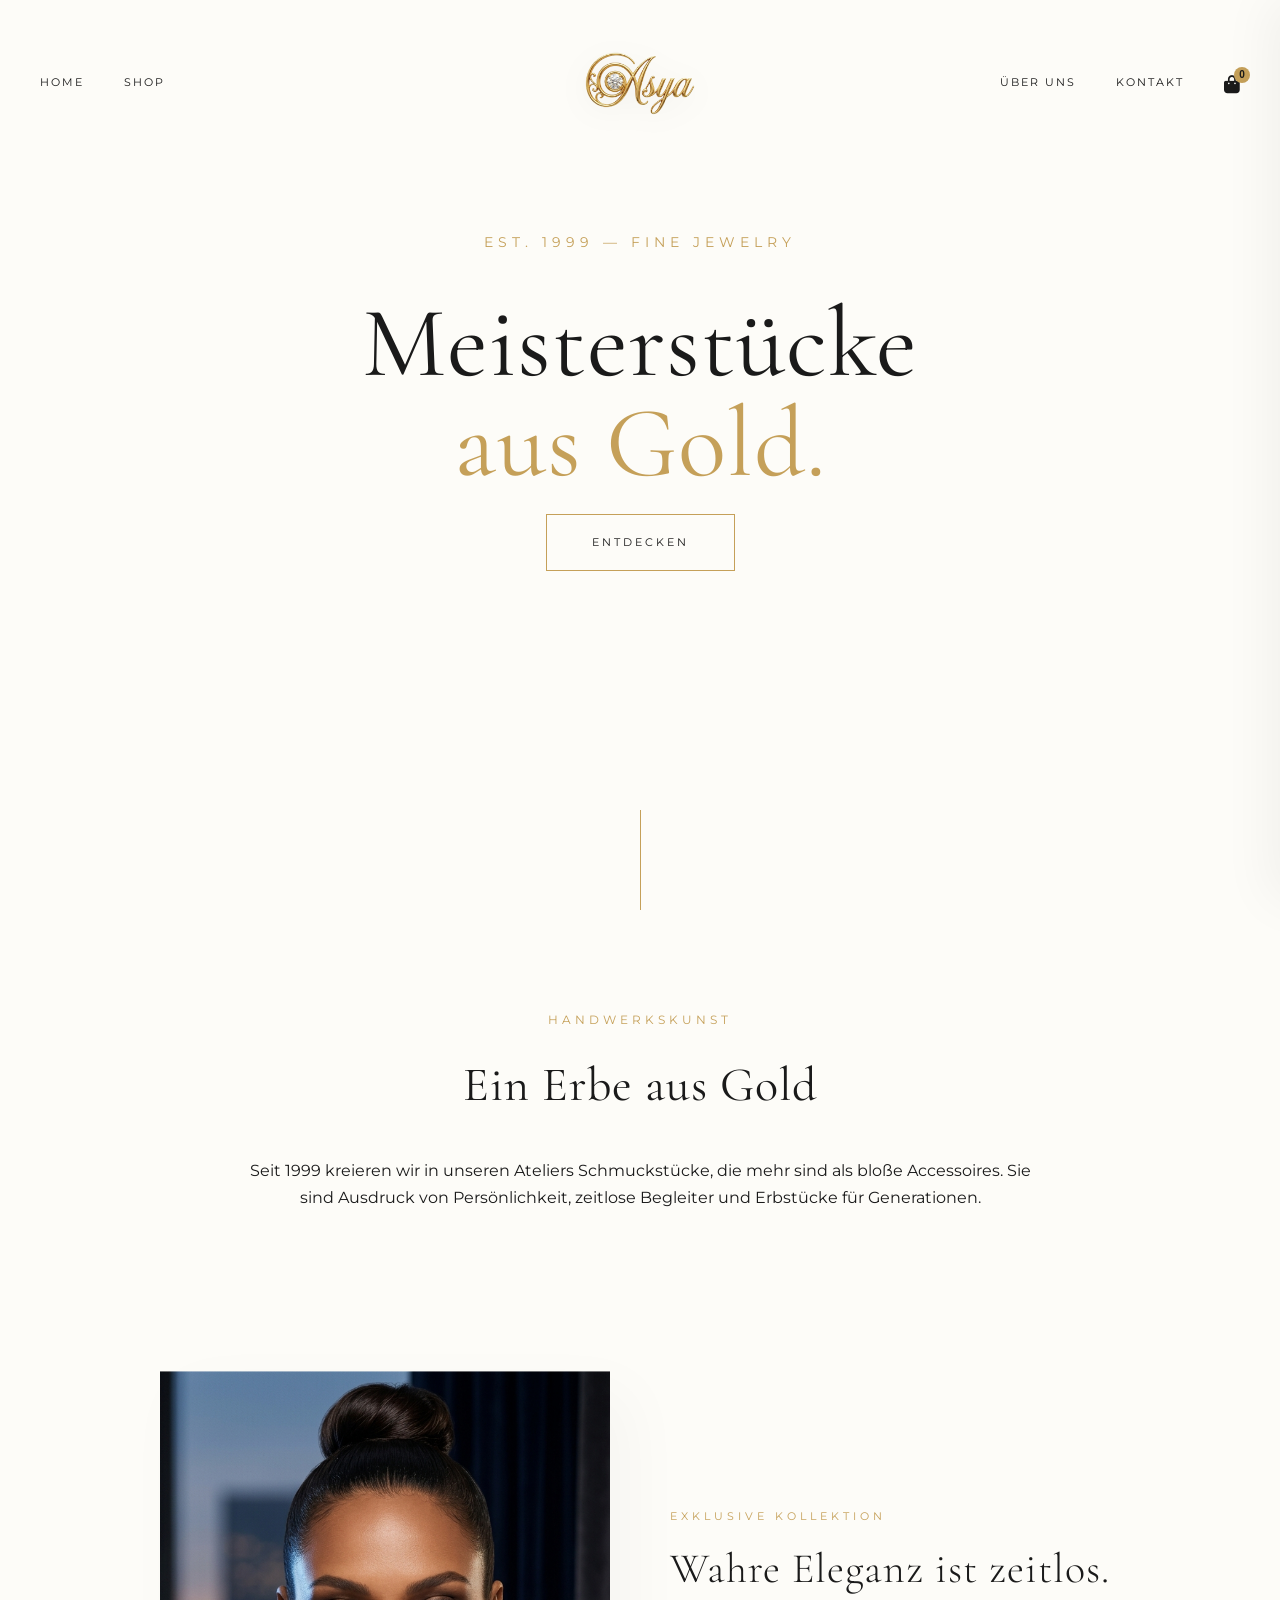
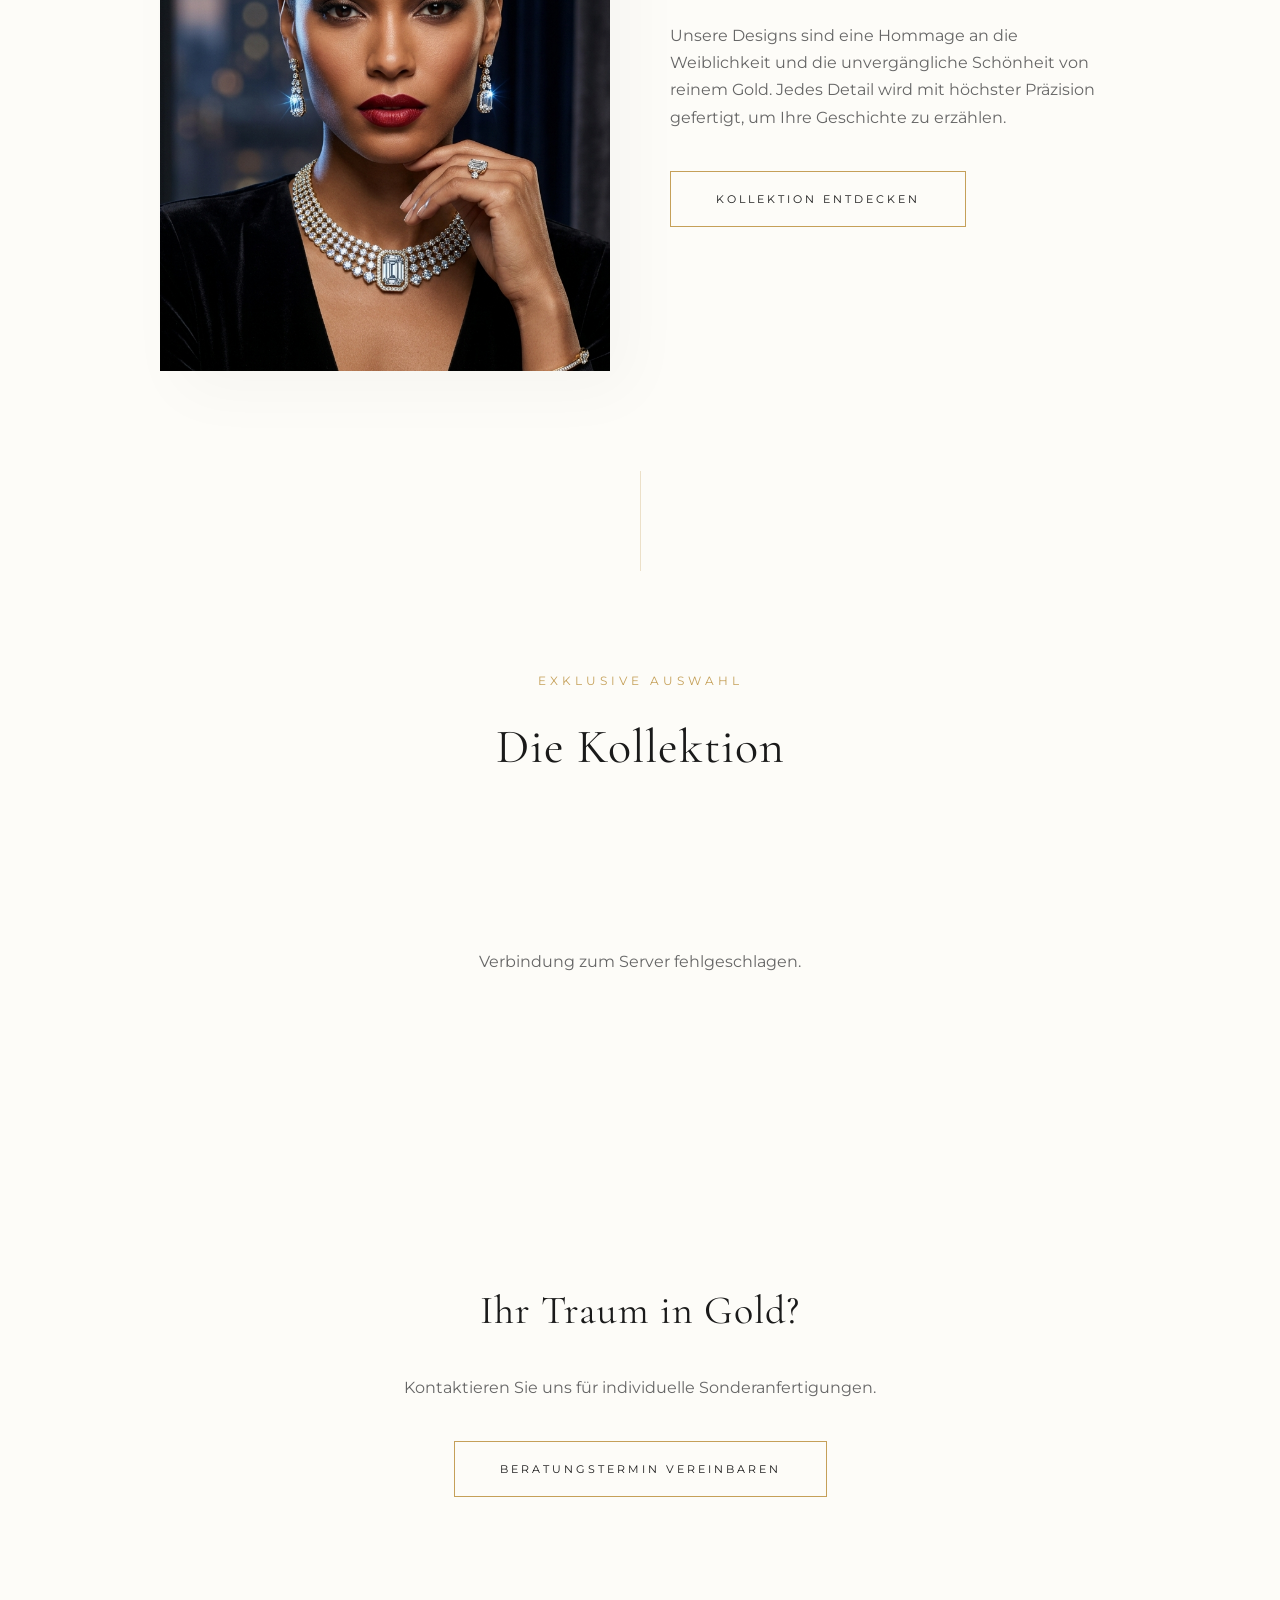
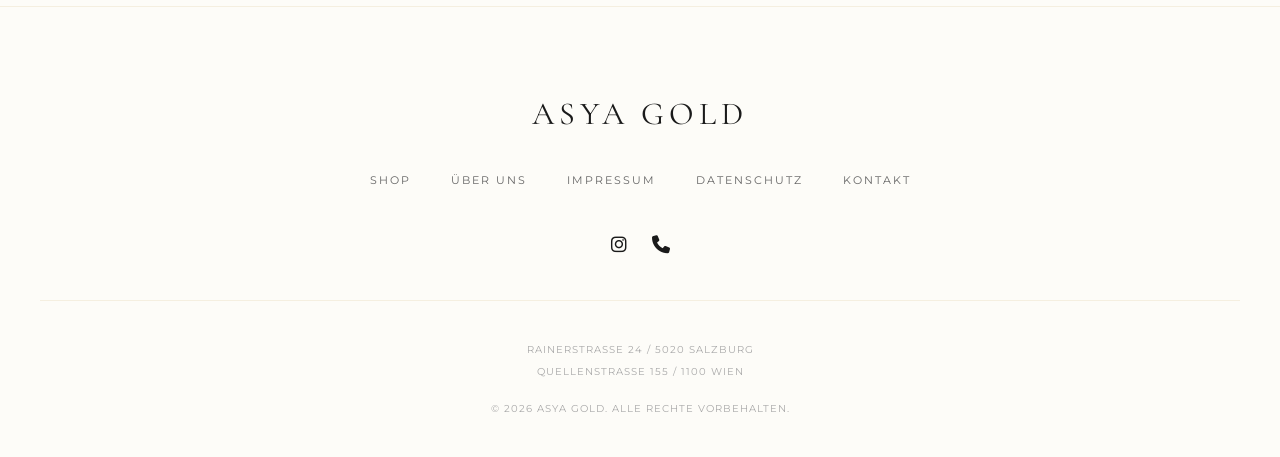
==== index.html @ d46846f8 "2026 Date Footer" ====
<!DOCTYPE html>
<html lang="de">

<head>
    <meta charset="UTF-8">
    <meta name="viewport" content="width=device-width, initial-scale=1.0">
    <title>ASYA GOLD | Feiner Goldschmuck & Zeitlose Eleganz</title>
    <meta name="description"
        content="Erleben Sie die Symbiose aus traditioneller Handwerkskunst und modernem Luxus. Exklusiver Goldschmuck für höchste Ansprüche.">

    <!-- Styles -->
    <link rel="icon" type="image/png" href="images/logo/logo.png">
    <link rel="stylesheet" href="style.css">

    <!-- Icons -->
    <link rel="stylesheet" href="https://cdnjs.cloudflare.com/ajax/libs/font-awesome/6.4.0/css/all.min.css">
</head>

<body>
    <!-- Top Marquee Bar -->
    <div class="marquee-bar">
        <div class="marquee-content" id="marquee-text">
            <span class="marquee-item">ASYA GOLD — FINE JEWELRY & ART</span>
            <span class="marquee-item">ASYA GOLD — FINE JEWELRY & ART</span>
            <span class="marquee-item">ASYA GOLD — FINE JEWELRY & ART</span>
            <span class="marquee-item">ASYA GOLD — FINE JEWELRY & ART</span>
        </div>
    </div>

    <!-- Cart Drawer -->
    <div class="cart-overlay" id="cart-overlay"></div>
    <div class="cart-drawer" id="cart-drawer">
        <div class="cart-header">
            <h3>Warenkorb</h3>
            <button class="close-btn" id="close-cart"><span class="close-icon"></span></button>
        </div>
        <div class="cart-items" id="cart-items-container">
            <!-- Items via JS -->
        </div>
        <div class="cart-footer">
            <div class="cart-total">
                <span>Gesamtsumme</span>
                <span id="cart-total-price">0,00 €</span>
            </div>
            <button class="cta-luxury" style="width: 100%; margin-top: 20px;" onclick="startCheckout()">Zur
                Kasse</button>
        </div>
    </div>

    <!-- Mobile Menu Overlay -->
    <div class="mobile-menu-overlay" id="mobile-menu">
        <button class="close-btn" id="close-mobile-menu"><span class="close-icon"></span></button>
        <nav class="mobile-nav-links">
            <a href="index.html" class="active">Home</a>
            <a href="shop.html">Shop</a>
            <a href="#atelier">Über uns</a>
            <a href="#">Kontakt</a>
        </nav>
    </div>

    <!-- Navigation -->
    <header id="header">
        <div class="nav-wrapper">
            <!-- Left Links -->
            <nav class="nav-links nav-group-left">
                <a href="index.html" class="active">Home</a>
                <a href="shop.html">Shop</a>
            </nav>

            <!-- Center Logo -->
            <a href="index.html" class="logo">
                <img src="images/logo/logo.png" alt="Asya Gold Logo">
            </a>

            <!-- Right Zone -->
            <div class="nav-group-right-wrapper">
                <nav class="nav-links nav-group-right">
                    <a href="#atelier">Über uns</a>
                    <a href="#">Kontakt</a>
                </nav>
                <div class="nav-actions">
                    <button class="cart-btn">
                        <i class="fa-solid fa-bag-shopping"></i>
                        <span class="cart-count" id="cart-count">0</span>
                    </button>
                    <button class="menu-toggle" id="menu-toggle"><i class="fa-solid fa-bars"></i></button>
                </div>
            </div>
        </div>
    </header>

    <main>
        <!-- Hero Section -->
        <section class="hero">
            <div class="hero-content">
                <p>Est. 1999 — Fine Jewelry</p>
                <h1>Meisterstücke <br> <span class="gold-text">aus Gold.</span></h1>
                <a href="shop.html" class="cta-luxury">Entdecken</a>
            </div>
        </section>

        <div class="noble-divider reveal"></div>

        <!-- Intro Section -->
        <section id="atelier">
            <div class="container">
                <div class="section-intro reveal">
                    <span>Handwerkskunst</span>
                    <h2>Ein Erbe aus Gold</h2>
                    <p>Seit 1999 kreieren wir in unseren Ateliers Schmuckstücke, die mehr sind als bloße Accessoires.
                        Sie
                        sind Ausdruck von Persönlichkeit, zeitlose Begleiter und Erbstücke für Generationen.</p>
                </div>
            </div>
        </section>

        <!-- Lifestyle Split Section -->
        <section class="lifestyle-split container">
            <div class="lifestyle-split-image reveal-left">
                <img src="images/asya_lifestyle_eyecatcher.png" alt="Asya Gold Lifestyle">
            </div>
            <div class="lifestyle-split-content reveal-right reveal-delay-2">
                <span>Exklusive Kollektion</span>
                <h2>Wahre Eleganz ist zeitlos.</h2>
                <p>Unsere Designs sind eine Hommage an die Weiblichkeit und die unvergängliche Schönheit von reinem
                    Gold. Jedes Detail wird mit höchster Präzision gefertigt, um Ihre Geschichte zu erzählen.</p>
                <a href="shop.html" class="cta-luxury">Kollektion entdecken</a>
            </div>
        </section>

        <div class="noble-divider"></div>

        <!-- Collection Section -->
        <section id="kollektion">
            <div class="container">
                <div class="section-intro reveal">
                    <span>Exklusive Auswahl</span>
                    <h2>Die Kollektion</h2>
                </div>

                <div class="product-grid" id="product-container">
                    <!-- Produkte werden dynamisch geladen -->
                </div>
            </div>
        </section>

        <!-- Call to Action Section -->
        <section style="background: var(--near-black); padding: 100px 0;">
            <div class="container" style="text-align: center;">
                <h2 class="luxury-text" style="font-size: 40px; margin-bottom: 30px;">Ihr Traum in Gold?</h2>
                <p style="margin-bottom: 40px; color: var(--gray);">Kontaktieren Sie uns für individuelle
                    Sonderanfertigungen.</p>
                <a href="#" class="cta-luxury">Beratungstermin vereinbaren</a>
            </div>
        </section>
    </main>

    <!-- Footer -->
    <footer>
        <div class="container">
            <a href="#" class="footer-logo">ASYA GOLD</a>

            <div class="footer-nav">
                <a href="shop.html">Shop</a>
                <a href="#atelier">Über uns</a>
                <a href="#">Impressum</a>
                <a href="#">Datenschutz</a>
                <a href="#">Kontakt</a>
            </div>

            <div class="footer-social">
                <a href="https://www.instagram.com/asyamodeasyagold/" target="_blank"><i
                        class="fa-brands fa-instagram"></i></a>
                <a href="tel:+43662874320"><i class="fa-solid fa-phone"></i></a>
            </div>
            <div class="footer-bottom">
                <p>Rainerstraße 24 / 5020 Salzburg</p>
                <p style="margin-top: 5px;">Quellenstraße 155 / 1100 Wien</p>
                <p style="margin-top: 20px;">&copy; 2026 ASYA GOLD. Alle Rechte vorbehalten.</p>
            </div>
        </div>
    </footer>

    <!-- Scripts -->
    <script src="script.js"></script>
</body>

</html>
---- style.css ----
/* 
   ASYA GOLD - Premium Luxury Design System
   Designed by Antigravity Pro
*/

@import url('https://fonts.googleapis.com/css2?family=Cormorant+Garamond:wght@300;400;500;600&family=Montserrat:wght@200;300;400;500&display=swap');

:root {
    --gold: #C5A059;
    --gold-light: #D4B67C;
    --black: #1A1A1A;
    --white: #FFFFFF;
    --cream: #FDFCF8;
    --light-gray: #F5F5F5;
    --gray: #666666;
    --border: rgba(197, 160, 89, 0.15);
    
    --font-serif: 'Cormorant Garamond', serif;
    --font-sans: 'Montserrat', sans-serif;
    
    --transition: all 0.6s cubic-bezier(0.23, 1, 0.32, 1);
}

/* Base */
* {
    margin: 0;
    padding: 0;
    box-sizing: border-box;
}

html {
    scroll-behavior: smooth;
}

/* ===== LUXURY CUSTOM SCROLLBAR ===== */

/* Firefox */
* {
    scrollbar-width: thin;
    scrollbar-color: var(--gold) var(--cream);
}

/* Chrome, Edge, Safari */
::-webkit-scrollbar {
    width: 6px;
}

::-webkit-scrollbar-track {
    background: var(--cream);
    border-left: 1px solid var(--border);
}

::-webkit-scrollbar-thumb {
    background: linear-gradient(
        to bottom,
        var(--gold-light),
        var(--gold)
    );
    border-radius: 0; /* Kein Radius – passt zum klaren Luxus-Stil */
}

::-webkit-scrollbar-thumb:hover {
    background: var(--gold);
}

/* ====================================== */

body {
    background-color: var(--cream);
    /* Subtile Marmor-Textur */
    background-image: 
        linear-gradient(rgba(253, 252, 248, 0.95), rgba(253, 252, 248, 0.95)),
        url('https://www.transparenttextures.com/patterns/marble-similar.png');
    color: var(--black);
    font-family: var(--font-sans);
    line-height: 1.7;
    overflow-x: hidden;
    -webkit-font-smoothing: antialiased;
}

/* Typography */
h1, h2, h3, .luxury-text {
    font-family: var(--font-serif);
    font-weight: 400;
    letter-spacing: 1px;
}

.gold-text {
    color: var(--gold);
}

/* Marquee Bar */
.marquee-bar {
    background: var(--gold);
    color: var(--black);
    height: 35px;
    display: none; /* Standardmäßig versteckt gegen Flashing */
    align-items: center;
    overflow: hidden;
    position: fixed;
    top: 0;
    left: 0;
    width: 100%;
    z-index: 1100;
    font-size: 10px;
    text-transform: uppercase;
    letter-spacing: 2px;
    font-weight: 600;
    border-bottom: 1px solid rgba(0,0,0,0.1);
}

.marquee-content {
    display: flex;
    white-space: nowrap;
    animation: marquee 40s linear infinite;
}

.marquee-item {
    padding: 0 60px;
}

@keyframes marquee {
    0% { transform: translateX(0); }
    100% { transform: translateX(-50%); }
}

/* Layout */
.container {
    max-width: 1400px;
    margin: 0 auto;
    padding: 0 40px;
}

/* Header — High-End Split Navigation */
header {
    position: fixed;
    top: 35px; /* Platz für Marquee */
    left: 0;
    width: 100%;
    height: 100px;
    z-index: 1000;
    display: flex;
    align-items: center;
    transition: all 0.5s cubic-bezier(0.4, 0, 0.2, 1);
    background: transparent;
}

header.scrolled {
    height: 80px;
    background: rgba(255, 252, 245, 0.95);
    backdrop-filter: blur(20px);
    border-bottom: 1px solid var(--border);
}

/* ===== LUXURY SCROLL ANIMATIONS ===== */
.reveal {
    opacity: 0;
    transform: translateY(40px);
    transition: opacity 0.9s cubic-bezier(0.16, 1, 0.3, 1),
                transform 0.9s cubic-bezier(0.16, 1, 0.3, 1);
}
.reveal.visible {
    opacity: 1;
    transform: translateY(0);
}
.reveal-left {
    opacity: 0;
    transform: translateX(-50px);
    transition: opacity 1s cubic-bezier(0.16, 1, 0.3, 1),
                transform 1s cubic-bezier(0.16, 1, 0.3, 1);
}
.reveal-left.visible {
    opacity: 1;
    transform: translateX(0);
}
.reveal-right {
    opacity: 0;
    transform: translateX(50px);
    transition: opacity 1s cubic-bezier(0.16, 1, 0.3, 1),
                transform 1s cubic-bezier(0.16, 1, 0.3, 1);
}
.reveal-right.visible {
    opacity: 1;
    transform: translateX(0);
}
.reveal-delay-1 { transition-delay: 0.1s; }
.reveal-delay-2 { transition-delay: 0.2s; }
.reveal-delay-3 { transition-delay: 0.3s; }
.reveal-delay-4 { transition-delay: 0.4s; }
/* ===================================== */

.nav-wrapper {
    width: 100%;
    max-width: 1600px;
    margin: 0 auto;
    padding: 0 40px;
    display: flex;
    justify-content: space-between;
    align-items: center;
    position: relative;
}

/* Die drei Haupt-Zonen */
.nav-group-left {
    flex: 1;
    display: flex;
    gap: 40px;
    justify-content: flex-start;
}

.logo {
    flex: 0;
    display: flex;
    justify-content: center;
    padding: 0 40px;
}

.nav-group-right-wrapper {
    flex: 1;
    display: flex;
    justify-content: flex-end;
    align-items: center;
    gap: 40px;
}

.nav-group-right {
    display: flex;
    gap: 40px;
}

.nav-actions {
    display: flex;
    align-items: center;
    gap: 25px;
}

.logo {
    display: flex;
    justify-content: center;
    align-items: center;
    transition: all 0.5s ease;
    padding: 0 40px;
}

.logo img {
    height: 140px; /* Großes, dominantes Logo */
    width: auto;
    display: block;
    transition: all 0.5s ease;
    filter: drop-shadow(0 5px 15px rgba(0,0,0,0.05));
}

header.scrolled .logo img {
    height: 70px;
}

@media (max-width: 1024px) {
    .nav-wrapper {
        display: flex;
        justify-content: space-between;
        padding: 0 20px;
    }
    
    .nav-links.nav-group-left, .nav-links.nav-group-right {
        display: none;
    }

    .nav-actions {
        margin-left: 0;
    }

    .logo {
        padding: 0;
    }

    .logo img {
        height: 60px;
    }
}

.nav-links {
    display: flex;
    gap: 40px;
}

.nav-links a {
    text-decoration: none;
    color: var(--black);
    font-size: 11px;
    text-transform: uppercase;
    letter-spacing: 2px;
    transition: var(--transition);
    position: relative;
    padding-bottom: 5px;
}

.nav-links a::after {
    content: '';
    position: absolute;
    bottom: 0;
    left: 0;
    width: 0;
    height: 1px;
    background: var(--gold);
    transition: var(--transition);
}

.nav-links a:hover::after {
    width: 100%;
}

.nav-links a:hover {
    color: var(--gold);
}

.cart-btn {
    position: relative;
    font-size: 18px;
    color: var(--black);
    background: none;
    border: none;
    transition: var(--transition);
}

.cart-btn:hover {
    color: var(--gold);
}

.cart-count {
    position: absolute;
    top: -8px;
    right: -10px;
    background: var(--gold);
    color: var(--black);
    font-size: 10px;
    font-weight: 700;
    width: 16px;
    height: 16px;
    border-radius: 50%;
    display: flex;
    align-items: center;
    justify-content: center;
}

/* Close Button — Elegant Custom X */
.close-btn {
    background: none;
    border: none;
    cursor: pointer;
    width: 36px;
    height: 36px;
    display: flex;
    align-items: center;
    justify-content: center;
    position: relative;
    transition: transform 0.4s cubic-bezier(0.23, 1, 0.32, 1);
}

.close-btn:hover {
    transform: rotate(90deg);
}

.close-icon {
    position: relative;
    width: 24px;
    height: 24px;
    display: block;
}

.close-icon::before,
.close-icon::after {
    content: '';
    position: absolute;
    top: 50%;
    left: 50%;
    width: 20px;
    height: 1px;
    background: var(--gold);
    transition: background 0.3s ease;
}

.close-icon::before {
    transform: translate(-50%, -50%) rotate(45deg);
}

.close-icon::after {
    transform: translate(-50%, -50%) rotate(-45deg);
}

.close-btn:hover .close-icon::before,
.close-btn:hover .close-icon::after {
    background: var(--black);
}

/* Mobile Menu Close — Larger */
.mobile-menu-overlay .close-btn {
    position: absolute;
    top: 35px;
    right: 35px;
}

.mobile-menu-overlay .close-icon::before,
.mobile-menu-overlay .close-icon::after {
    width: 28px;
    height: 1.5px;
}

/* Hero Section */
.hero {
    height: 90vh;
    display: flex;
    align-items: center;
    justify-content: center;
    position: relative;
    overflow: hidden;
    background: 
        linear-gradient(rgba(253, 252, 248, 0.8), rgba(253, 252, 248, 0.8)),
        url('https://images.unsplash.com/photo-1588444837495-c6cfeb53f32d?auto=format&fit=crop&q=80&w=2000');
    background-size: cover;
    background-position: center;
}

.hero-video-bg {
    position: absolute;
    top: 0;
    left: 0;
    width: 100%;
    height: 100%;
    object-fit: cover;
    opacity: 0.4;
    filter: grayscale(100%);
}

.hero-content {
    position: relative;
    z-index: 10;
    text-align: center;
}

.hero h1 {
    font-size: clamp(40px, 8vw, 100px);
    line-height: 1;
    margin-bottom: 20px;
    opacity: 0;
    transform: translateY(30px);
    animation: revealUp 1.5s cubic-bezier(0.23, 1, 0.32, 1) forwards;
}

.hero p {
    font-size: 14px;
    text-transform: uppercase;
    letter-spacing: 5px;
    color: var(--gold);
    margin-bottom: 40px;
    opacity: 0;
    animation: revealUp 1.5s 0.3s cubic-bezier(0.23, 1, 0.32, 1) forwards;
}

.cta-luxury {
    display: inline-block;
    padding: 18px 45px;
    border: 1px solid var(--gold);
    color: var(--black);
    text-decoration: none;
    font-size: 11px;
    letter-spacing: 3px;
    text-transform: uppercase;
    transition: var(--transition);
    position: relative;
    overflow: hidden;
    background: transparent;
}

.cta-luxury:hover {
    background: var(--gold);
    color: var(--white);
    border-color: var(--gold);
}

/* Noble Details */
.noble-divider {
    width: 1px;
    height: 100px;
    background: var(--gold);
    margin: 0 auto;
    opacity: 0.3;
}

/* Sections */
section {
    padding: 100px 0;
}

.section-intro {
    text-align: center;
    max-width: 800px;
    margin: 0 auto 60px;
}

.section-intro span {
    display: block;
    font-size: 12px;
    text-transform: uppercase;
    letter-spacing: 4px;
    color: var(--gold);
    margin-bottom: 15px;
}

.section-intro h2 {
    font-size: 48px;
    margin-bottom: 30px;
}

/* Lifestyle Split Section (Centered Island) */
.lifestyle-split {
    display: grid;
    grid-template-columns: 1fr 1fr;
    align-items: center;
    gap: 60px;
    margin: 0 auto 100px; /* Kein Margin oben, da Padding der Sektion greift */
    max-width: 1000px;
    padding: 0 20px;
}

.lifestyle-split-image {
    width: 100%;
    height: 600px;
    overflow: hidden;
    box-shadow: 20px 20px 60px rgba(0,0,0,0.03);
}

.lifestyle-split-image img {
    width: 100%;
    height: 100%;
    object-fit: cover;
    transition: transform 2s cubic-bezier(0.19, 1, 0.22, 1);
}

.lifestyle-split:hover .lifestyle-split-image img {
    transform: scale(1.05);
}

.lifestyle-split-content {
    text-align: left;
}

.lifestyle-split-content span {
    display: block;
    font-size: 11px;
    text-transform: uppercase;
    letter-spacing: 4px;
    color: var(--gold);
    margin-bottom: 20px;
}

.lifestyle-split-content h2 {
    font-size: 42px;
    line-height: 1.1;
    margin-bottom: 30px;
    font-weight: 300;
}

.lifestyle-split-content p {
    font-size: 16px;
    line-height: 1.7;
    color: var(--gray);
    margin-bottom: 40px;
}

@media (max-width: 1024px) {
    .lifestyle-split {
        gap: 40px;
    }
}

@media (max-width: 768px) {
    .lifestyle-split {
        grid-template-columns: 1fr;
        text-align: center;
    }
    .lifestyle-split-content {
        text-align: center;
    }
    .lifestyle-split-content p {
        margin: 0 auto 40px;
    }
    .lifestyle-split-image {
        height: 400px;
    }
}

/* Product Grid */
.product-grid {
    display: grid;
    grid-template-columns: repeat(2, 1fr);
    gap: 60px;
}

/* Shop Page - 4 Column Layout */
.shop-page .product-grid {
    grid-template-columns: repeat(4, 1fr);
    gap: 30px;
}

.shop-page .product-info h3 {
    font-size: 18px;
}

.shop-page .product-price {
    font-size: 16px;
}

.shop-page .product-image-container {
    margin-bottom: 15px;
}

.product-item {
    position: relative;
    opacity: 0;
    transform: translateY(50px);
    transition: all 1s ease;
}

.product-item.visible {
    opacity: 1;
    transform: translateY(0);
}

.product-image-container {
    position: relative;
    aspect-ratio: 4/5;
    overflow: hidden;
    background: var(--white);
    margin-bottom: 25px;
    box-shadow: 0 15px 40px rgba(0,0,0,0.03);
}

.product-image-container img {
    width: 100%;
    height: 100%;
    object-fit: cover;
    transition: transform 1.5s cubic-bezier(0.23, 1, 0.32, 1);
}

.product-item:hover .product-image-container img {
    transform: scale(1.1);
}

.product-details {
    display: flex;
    justify-content: space-between;
    align-items: flex-end;
}

.product-info h3 {
    font-size: 24px;
    margin-bottom: 5px;
}

.product-info p {
    font-size: 12px;
    color: var(--gray);
    text-transform: uppercase;
    letter-spacing: 2px;
}

.product-price {
    font-family: var(--font-serif);
    font-size: 20px;
    color: var(--gold);
}

/* Stock Badges */
.stock-badge {
    position: absolute;
    top: 20px;
    left: 20px;
    padding: 8px 15px;
    font-size: 10px;
    text-transform: uppercase;
    letter-spacing: 2px;
    font-weight: 600;
    z-index: 5;
}

.stock-badge.low {
    background: var(--white);
    color: #c62828;
    border: 1px solid #c62828;
}

.stock-badge.out {
    background: var(--near-black);
    color: var(--white);
    top: 50%;
    left: 50%;
    transform: translate(-50%, -50%);
    width: 80%;
    text-align: center;
}

.product-item.out-of-stock img {
    opacity: 0.5;
    filter: grayscale(1);
}

.add-overlay {
    position: absolute;
    bottom: 20px;
    left: 20px;
    right: 20px;
    background: rgba(255, 255, 255, 0.95);
    color: var(--black);
    padding: 15px;
    text-align: center;
    font-size: 10px;
    font-weight: 600;
    text-transform: uppercase;
    letter-spacing: 2px;
    transform: translateY(110%);
    transition: var(--transition);
    border: 1px solid var(--gold);
    cursor: pointer;
}

.add-overlay:hover {
    background: var(--gold);
    color: var(--white);
}

.product-item:hover .add-overlay {
    transform: translateY(0);
}

/* Reveal Animation */
@keyframes revealUp {
    to {
        opacity: 1;
        transform: translateY(0);
    }
}

/* Footer */
/* Footer */
footer {
    border-top: 1px solid var(--border);
    padding: 80px 0 40px;
    background: var(--cream);
    color: var(--black);
    text-align: center;
}

.footer-logo {
    font-family: var(--font-serif);
    font-size: 32px;
    letter-spacing: 5px;
    text-transform: uppercase;
    margin-bottom: 30px;
    display: block;
    text-decoration: none;
    color: var(--black);
}

.footer-nav {
    display: flex;
    justify-content: center;
    gap: 40px;
    margin-bottom: 40px;
}

.footer-nav a {
    color: var(--gray);
    text-decoration: none;
    font-size: 11px;
    text-transform: uppercase;
    letter-spacing: 2px;
    transition: var(--transition);
}

.footer-nav a:hover {
    color: var(--gold);
}

.footer-social {
    display: flex;
    justify-content: center;
    gap: 25px;
    margin-bottom: 40px;
    font-size: 18px;
}

.footer-social a {
    color: var(--black);
    transition: var(--transition);
}

.footer-social a:hover {
    color: var(--gold);
}

.footer-bottom {
    padding-top: 40px;
    border-top: 1px solid var(--border);
    font-size: 10px;
    color: #aaa;
    text-transform: uppercase;
    letter-spacing: 1px;
}

/* Cart Drawer */
.cart-overlay {
    position: fixed;
    top: 0;
    left: 0;
    width: 100%;
    height: 100%;
    background: rgba(0,0,0,0.2);
    backdrop-filter: blur(5px);
    z-index: 2000;
    opacity: 0;
    visibility: hidden;
    transition: var(--transition);
}

.cart-overlay.active {
    opacity: 1;
    visibility: visible;
}

.cart-drawer {
    position: fixed;
    top: 0;
    right: 0;
    width: 100%;
    max-width: 450px;
    height: 100%;
    background: var(--white);
    z-index: 2001;
    transform: translateX(100%);
    transition: var(--transition);
    display: flex;
    flex-direction: column;
    box-shadow: -10px 0 50px rgba(0,0,0,0.05);
}

.cart-drawer.active {
    transform: translateX(0);
}

.cart-header {
    padding: 30px;
    border-bottom: 1px solid var(--border);
    display: flex;
    justify-content: space-between;
    align-items: center;
}

.close-cart {
    background: none;
    border: none;
    font-size: 20px;
    cursor: pointer;
    color: var(--black);
}

.cart-items {
    flex: 1;
    overflow-y: auto;
    padding: 30px;
}

.cart-item {
    display: flex;
    gap: 20px;
    margin-bottom: 25px;
    align-items: center;
    border-bottom: 1px solid #f9f9f9;
    padding-bottom: 20px;
}

.cart-item-img {
    width: 80px;
    height: 100px;
    object-fit: cover;
    background: var(--light-gray);
}

.cart-item-info h4 {
    font-family: var(--font-serif);
    font-size: 18px;
    margin-bottom: 5px;
}

.cart-item-info p {
    font-size: 12px;
    color: var(--gold);
}

.remove-item {
    margin-left: auto;
    background: none;
    border: none;
    color: #ccc;
    cursor: pointer;
    transition: var(--transition);
}

.remove-item:hover {
    color: #ff4444;
}

.cart-footer {
    padding: 30px;
    border-top: 1px solid var(--border);
    background: var(--cream);
}

.cart-total {
    display: flex;
    justify-content: space-between;
    font-size: 14px;
    text-transform: uppercase;
    letter-spacing: 1px;
    font-weight: 600;
}

#cart-total-price {
    color: var(--gold);
    font-size: 18px;
}

/* Mobile Navigation */
.menu-toggle {
    display: none;
    background: none;
    border: none;
    font-size: 20px;
    cursor: pointer;
    color: var(--black);
}

.mobile-menu-overlay {
    position: fixed;
    top: 0;
    left: 0;
    width: 100%;
    height: 100%;
    background: var(--white);
    z-index: 2000;
    display: flex;
    flex-direction: column;
    justify-content: center;
    align-items: center;
    transform: translateY(-100%);
    transition: transform 0.5s cubic-bezier(0.77, 0, 0.175, 1);
}

.mobile-menu-overlay.active {
    transform: translateY(0);
}

.mobile-nav-links {
    display: flex;
    flex-direction: column;
    gap: 30px;
    text-align: center;
}

.mobile-nav-links a {
    font-family: var(--font-serif);
    font-size: 32px;
    text-decoration: none;
    color: var(--black);
    text-transform: uppercase;
    letter-spacing: 3px;
}

.mobile-menu-overlay .close-btn {
    position: absolute;
    top: 30px;
    right: 30px;
}

/* --- Responsive Styles --- */
@media (max-width: 1024px) {
    .container {
        padding: 0 20px;
    }
    
    .hero h1 {
        font-size: 60px;
    }

    .shop-page .product-grid {
        grid-template-columns: repeat(3, 1fr);
        gap: 25px;
    }
}

@media (max-width: 768px) {
    .nav-links {
        display: none;
    }

    .menu-toggle {
        display: block;
    }

    .hero h1 {
        font-size: 42px;
    }

    .section-intro h2 {
        font-size: 32px;
    }

    .product-grid {
        grid-template-columns: 1fr;
        gap: 40px;
    }

    .shop-page .product-grid {
        grid-template-columns: repeat(2, 1fr);
        gap: 20px;
    }

    .footer-nav {
        flex-direction: column;
        gap: 20px;
    }

    .admin-grid {
        grid-template-columns: 1fr !important;
    }

    .cart-drawer {
        width: 100%;
    }

    .header-top {
        padding: 0 20px;
        height: 75px;
    }

    .header-bottom {
        display: none; /* Hamburger Menü ersetzt die Nav-Leiste auf Handy */
    }
}

@media (max-width: 480px) {
    .hero h1 {
        font-size: 36px;
    }
    
    .cta-luxury {
        width: 100%;
        text-align: center;
    }

    .atelier-grid {
        grid-template-columns: 1fr;
    }
}
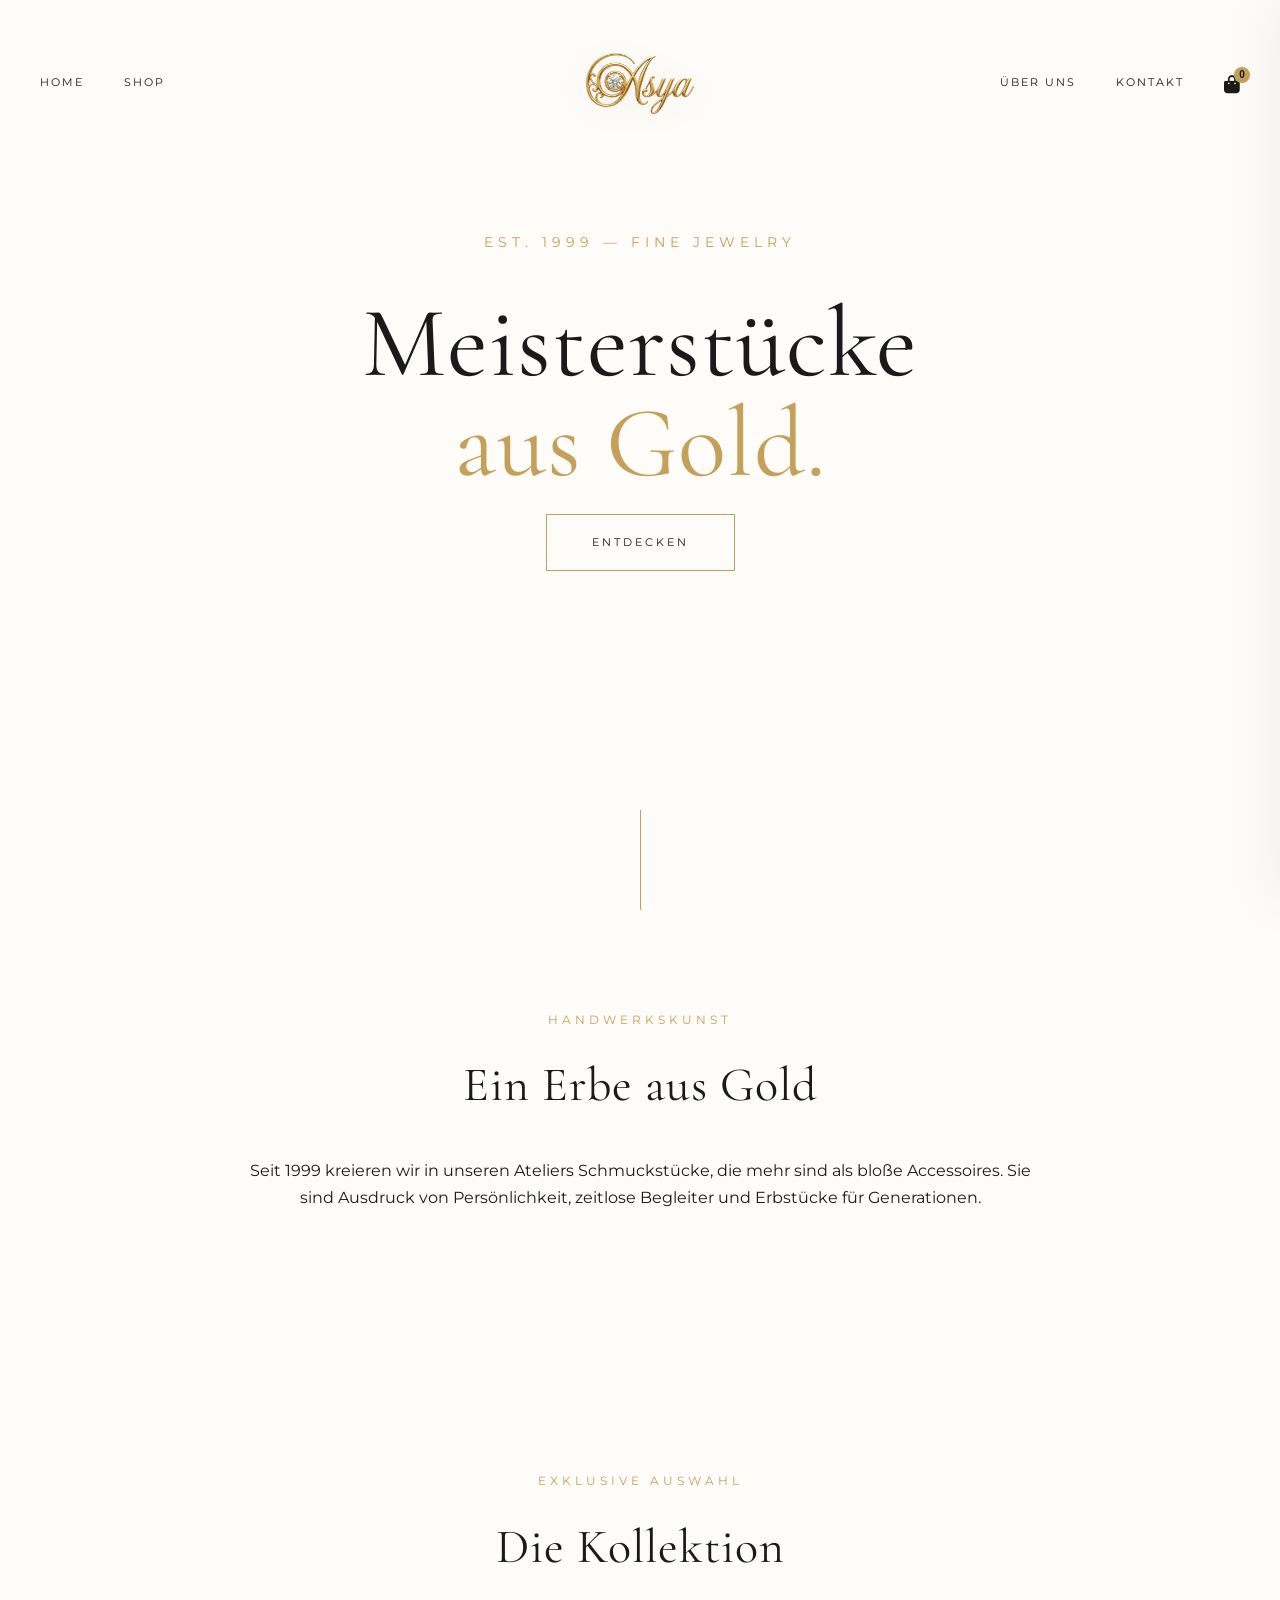
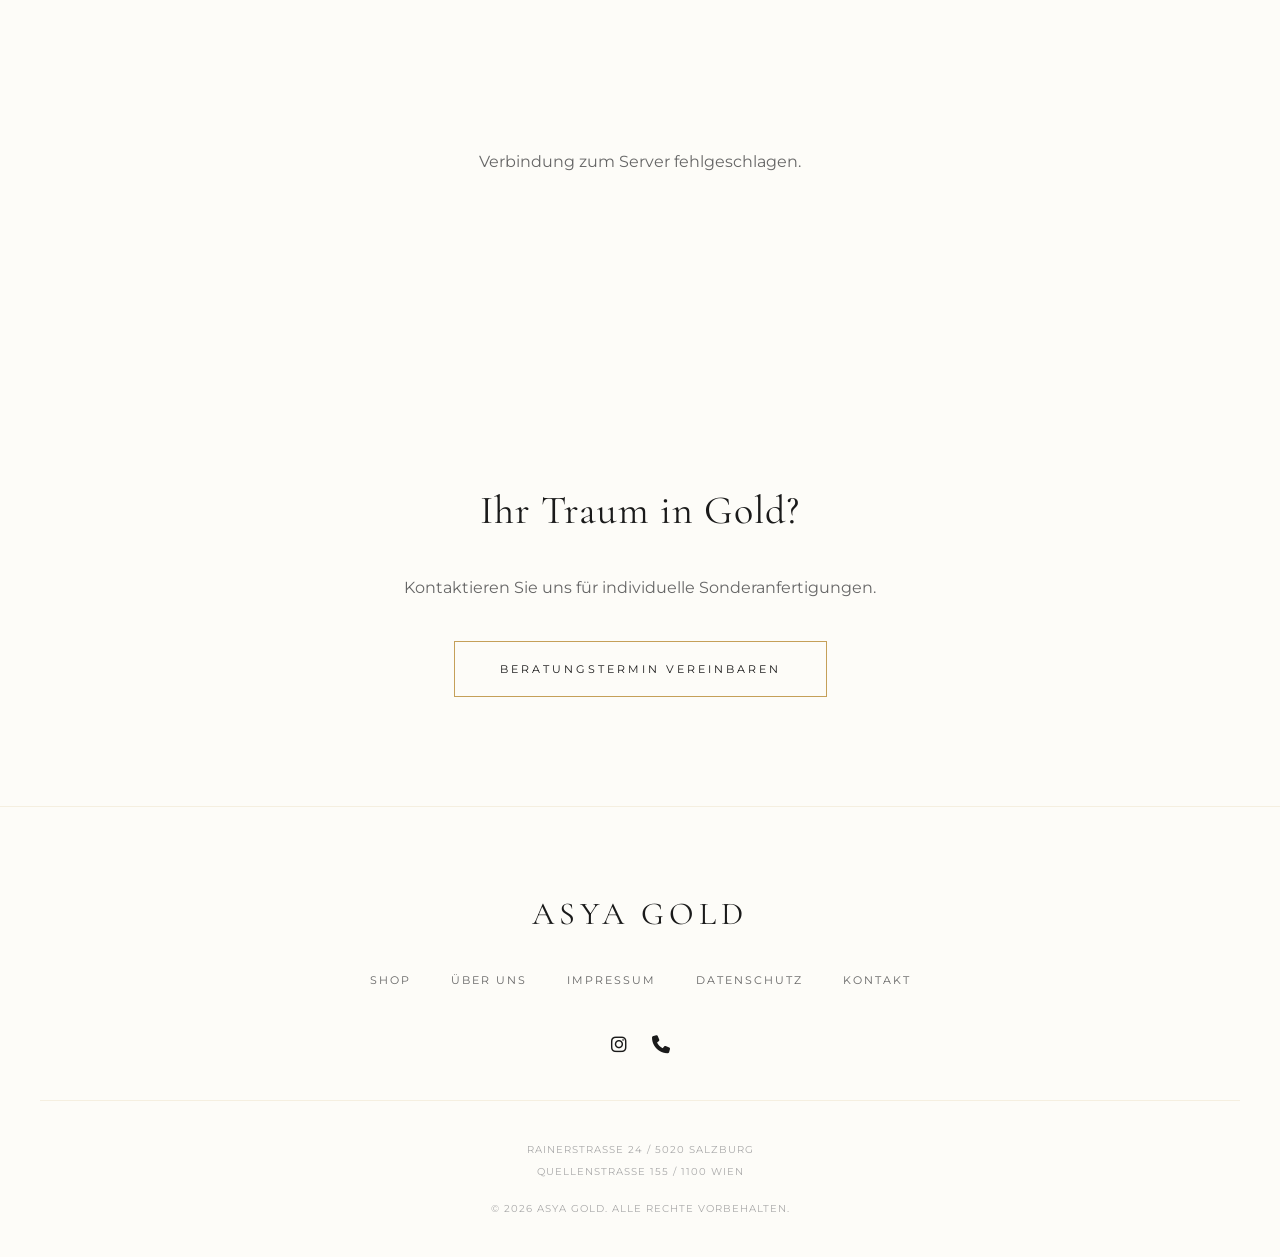
==== commit cda41feb: "Dynamic Home Page" ====
--- a/index.html
+++ b/index.html
@@ -16,7 +16,7 @@
     <link rel="stylesheet" href="https://cdnjs.cloudflare.com/ajax/libs/font-awesome/6.4.0/css/all.min.css">
 </head>
 
-<body>
+<body class="home-page">
     <!-- Top Marquee Bar -->
     <div class="marquee-bar">
         <div class="marquee-content" id="marquee-text">
@@ -93,8 +93,8 @@
         <!-- Hero Section -->
         <section class="hero">
             <div class="hero-content">
-                <p>Est. 1999 — Fine Jewelry</p>
-                <h1>Meisterstücke <br> <span class="gold-text">aus Gold.</span></h1>
+                <p id="hero-subtitle">Est. 1999 — Fine Jewelry</p>
+                <h1 id="hero-title">Meisterstücke <br> <span class="gold-text">aus Gold.</span></h1>
                 <a href="shop.html" class="cta-luxury">Entdecken</a>
             </div>
         </section>
@@ -114,21 +114,36 @@
             </div>
         </section>
 
-        <!-- Lifestyle Split Section -->
-        <section class="lifestyle-split container">
-            <div class="lifestyle-split-image reveal-left">
-                <img src="images/asya_lifestyle_eyecatcher.png" alt="Asya Gold Lifestyle">
+        <!-- Dynamic Featured Section 1 -->
+        <section id="featured-section-1" class="lifestyle-split container" style="display: none;">
+            <div class="lifestyle-split-image reveal-left" id="f1-image-container">
+                <!-- Image via JS -->
             </div>
             <div class="lifestyle-split-content reveal-right reveal-delay-2">
-                <span>Exklusive Kollektion</span>
-                <h2>Wahre Eleganz ist zeitlos.</h2>
-                <p>Unsere Designs sind eine Hommage an die Weiblichkeit und die unvergängliche Schönheit von reinem
-                    Gold. Jedes Detail wird mit höchster Präzision gefertigt, um Ihre Geschichte zu erzählen.</p>
-                <a href="shop.html" class="cta-luxury">Kollektion entdecken</a>
-            </div>
-        </section>
-
-        <div class="noble-divider"></div>
+                <span id="f1-category">Exklusive Kollektion</span>
+                <h2 id="f1-title">Produkttitel</h2>
+                <p id="f1-text">Beschreibungstext...</p>
+                <a href="shop.html" class="cta-luxury" id="f1-link">Zum Produkt</a>
+            </div>
+        </section>
+
+        <div class="noble-divider" id="divider-1" style="display: none;"></div>
+
+        <!-- Dynamic Featured Section 2 -->
+        <section id="featured-section-2" class="lifestyle-split container" style="display: none; grid-template-columns: 1fr 1fr;">
+            <!-- Reverse layout for visual variety -->
+            <div class="lifestyle-split-content reveal-left">
+                <span id="f2-category">Exklusive Kollektion</span>
+                <h2 id="f2-title">Produkttitel</h2>
+                <p id="f2-text">Beschreibungstext...</p>
+                <a href="shop.html" class="cta-luxury" id="f2-link">Details ansehen</a>
+            </div>
+            <div class="lifestyle-split-image reveal-right reveal-delay-2" id="f2-image-container">
+                <!-- Image via JS -->
+            </div>
+        </section>
+
+        <div class="noble-divider" id="divider-2" style="display: none;"></div>
 
         <!-- Collection Section -->
         <section id="kollektion">
--- a/style.css
+++ b/style.css
@@ -76,6 +76,18 @@
     line-height: 1.7;
     overflow-x: hidden;
     -webkit-font-smoothing: antialiased;
+    
+    /* Page Transition */
+    opacity: 0;
+    transition: opacity 1.2s cubic-bezier(0.23, 1, 0.32, 1);
+}
+
+body.loaded {
+    opacity: 1;
+}
+
+body.page-exit {
+    opacity: 0;
 }
 
 /* Typography */
@@ -596,6 +608,13 @@
     gap: 60px;
 }
 
+/* Homepage specific: 15% smaller containers */
+.home-page .product-grid {
+    max-width: 1100px; /* Reduced from 1400px container default */
+    margin: 0 auto;
+    gap: 80px; /* More breathing room */
+}
+
 /* Shop Page - 4 Column Layout */
 .shop-page .product-grid {
     grid-template-columns: repeat(4, 1fr);
@@ -639,11 +658,11 @@
     width: 100%;
     height: 100%;
     object-fit: cover;
-    transition: transform 1.5s cubic-bezier(0.23, 1, 0.32, 1);
+    transition: transform 2.5s cubic-bezier(0.16, 1, 0.3, 1); /* Slower, more elegant */
 }
 
 .product-item:hover .product-image-container img {
-    transform: scale(1.1);
+    transform: scale(1.05); /* Subtler zoom */
 }
 
 .product-details {
